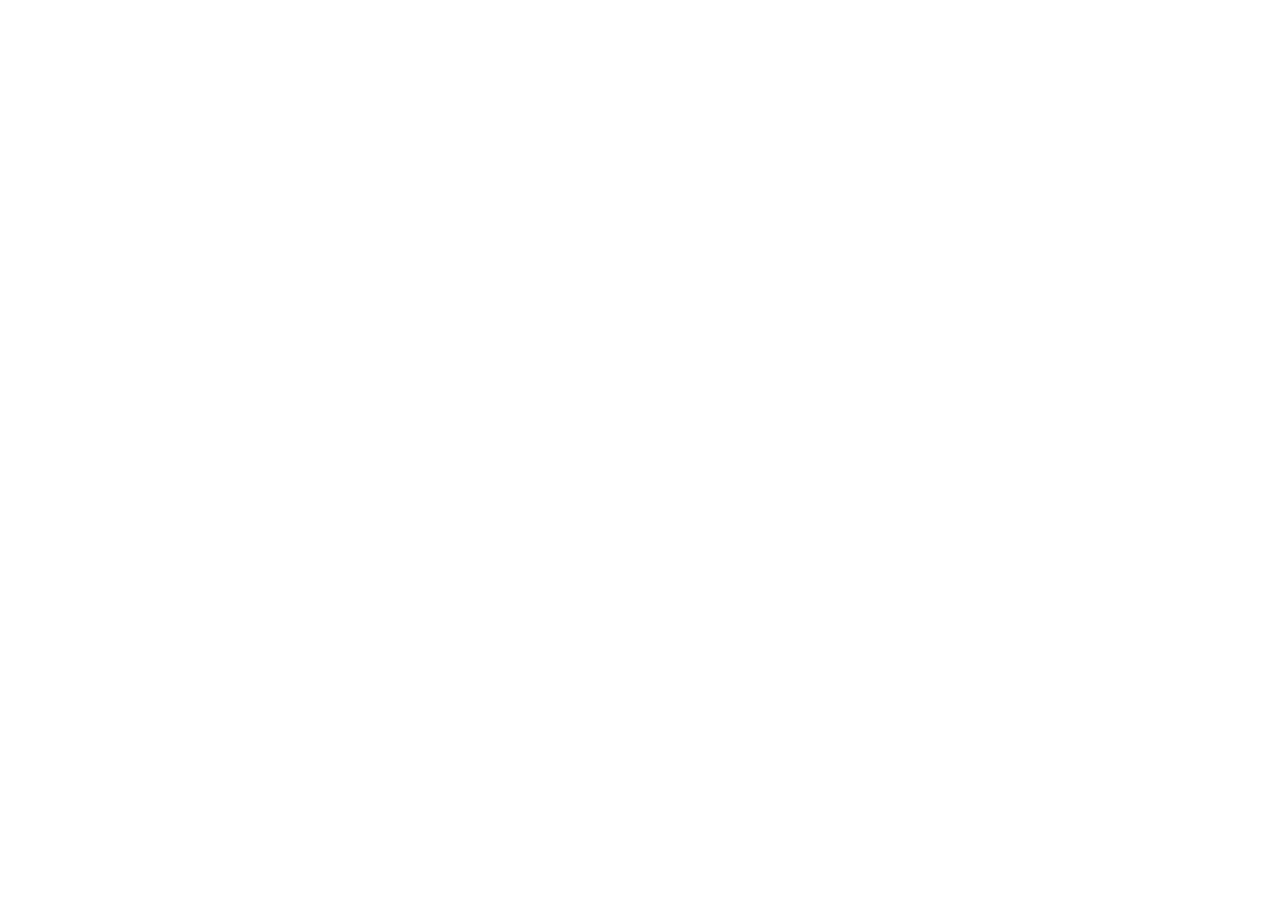
==== bookStore/index.html @ 2fcdec75 "learn" ====
<!DOCTYPE html>
<html lang="en">
  <head>
    <meta charset="UTF-8" />
    <meta http-equiv="X-UA-Compatible" content="IE=chrome" />
    <meta name="viewport" content="width=device-width, initial-scale=1.0" />
    <title>library</title>
    <link rel="stylesheet" href="style.css" />
  </head>
  <body></body>
</html>
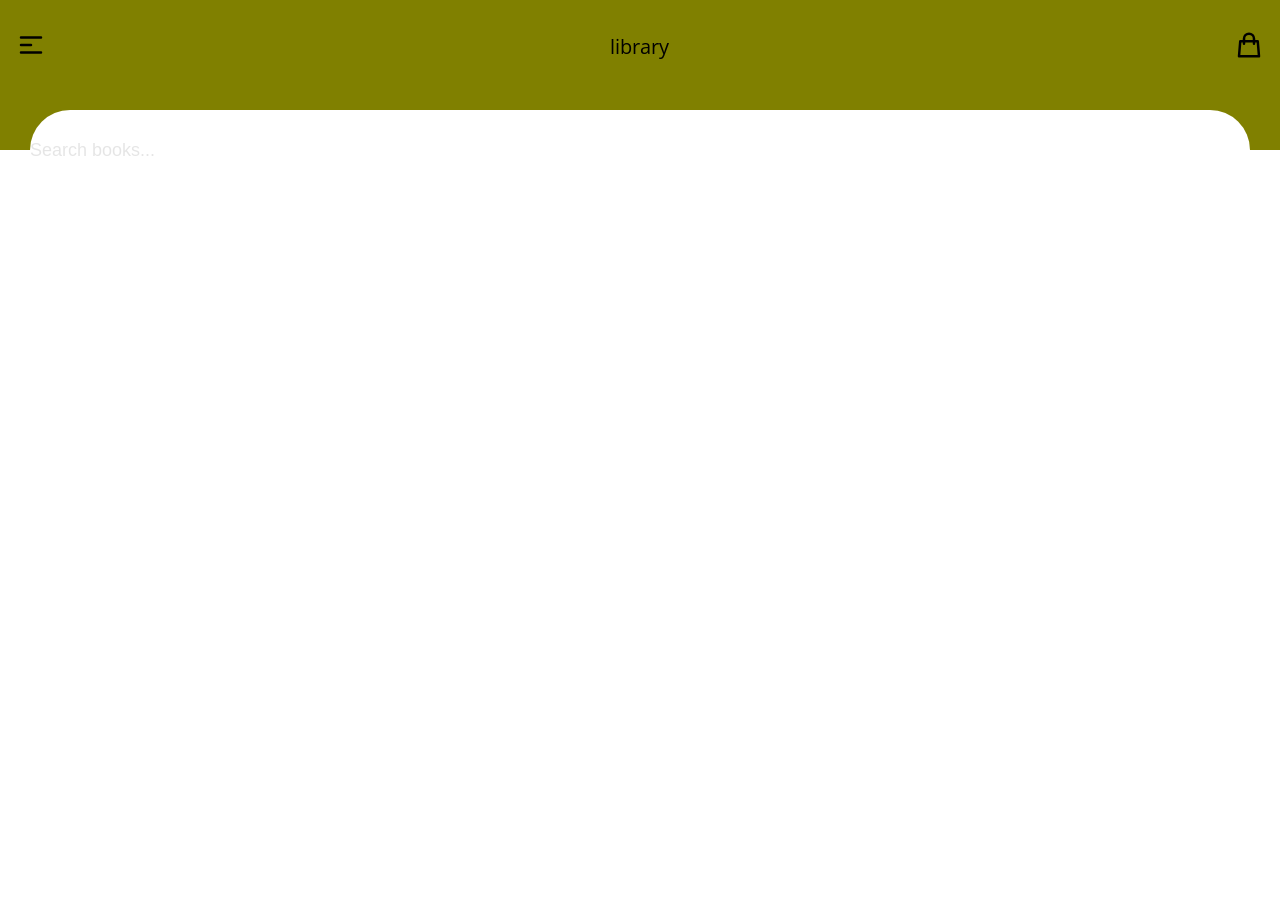
==== commit 53b93df9: "learning" ====
--- a/bookStore/index.html
+++ b/bookStore/index.html
@@ -7,5 +7,54 @@
     <title>library</title>
     <link rel="stylesheet" href="style.css" />
   </head>
-  <body></body>
+  <body>
+    <div class="menu-bar">
+      <div class="menu-bar__column">
+        <svg
+          width="30px"
+          height="30px"
+          class="w-6 h-6"
+          data-darkreader-inline-stroke=""
+          fill="none"
+          stroke="currentColor"
+          style="--darkreader-inline-stroke: currentColor"
+          viewBox="0 0 24 24"
+          xmlns="http://www.w3.org/2000/svg"
+        >
+          <path
+            stroke-linecap="round"
+            stroke-linejoin="round"
+            stroke-width="2"
+            d="M4 6h16M4 12h8m-8 6h16"
+          ></path>
+        </svg>
+      </div>
+      <div class="menu-bar__column">
+        <span>library</span>
+      </div>
+      <div class="menu-bar__column">
+        <svg
+          width="30px"
+          height="30px"
+          class="w-6 h-6"
+          data-darkreader-inline-stroke=""
+          fill="none"
+          stroke="currentColor"
+          style="--darkreader-inline-stroke: currentColor"
+          viewBox="0 0 24 24"
+          xmlns="http://www.w3.org/2000/svg"
+        >
+          <path
+            stroke-linecap="round"
+            stroke-linejoin="round"
+            stroke-width="2"
+            d="M16 11V7a4 4 0 00-8 0v4M5 9h14l1 12H4L5 9z"
+          ></path>
+        </svg>
+      </div>
+    </div>
+    <form class="search-form">
+      <input name="search-books" type="text" placeholder="Search books..." />
+    </form>
+  </body>
 </html>
--- a/bookStore/style.css
+++ b/bookStore/style.css
@@ -0,0 +1,61 @@
+@import url("https://fonts.googleapis.com/css2?family=Open+Sans:wght@400;600&display=swap");
+@import "reset.css";
+
+body {
+  font-family: "Open Sans", sans-serif;
+}
+
+.menu-bar {
+  display: flex;
+  justify-content: center;
+  padding: 30px 10px;
+  width: 100%;
+  height: 150px;
+  box-sizing: border-box;
+  background-color: olive;
+}
+
+.menu-bar__column {
+  width: 33%;
+}
+
+.menu-bar__column:first-child {
+  display: flex;
+  justify-content: flex-start;
+}
+
+.menu-bar__column:nth-child(2) {
+  display: flex;
+  justify-content: center;
+}
+
+.menu-bar__column:nth-child(2) span {
+  display: flex;
+  font-size: 20px;
+  padding: 7px;
+}
+
+.menu-bar__column:last-child {
+  display: flex;
+  justify-content: flex-end;
+}
+
+.search-form {
+  display: flex;
+  flex-direction: column;
+  position: relative;
+  bottom: 40px;
+  margin: 0px 30px;
+}
+
+.search-form input {
+  border: none;
+  height: 50px;
+  padding: 15px 0px;
+  font-size: 18px;
+  border-radius: 50px;
+}
+
+.search-form input::placeholder {
+  color: rgba(0, 0, 0, 0.1);
+}
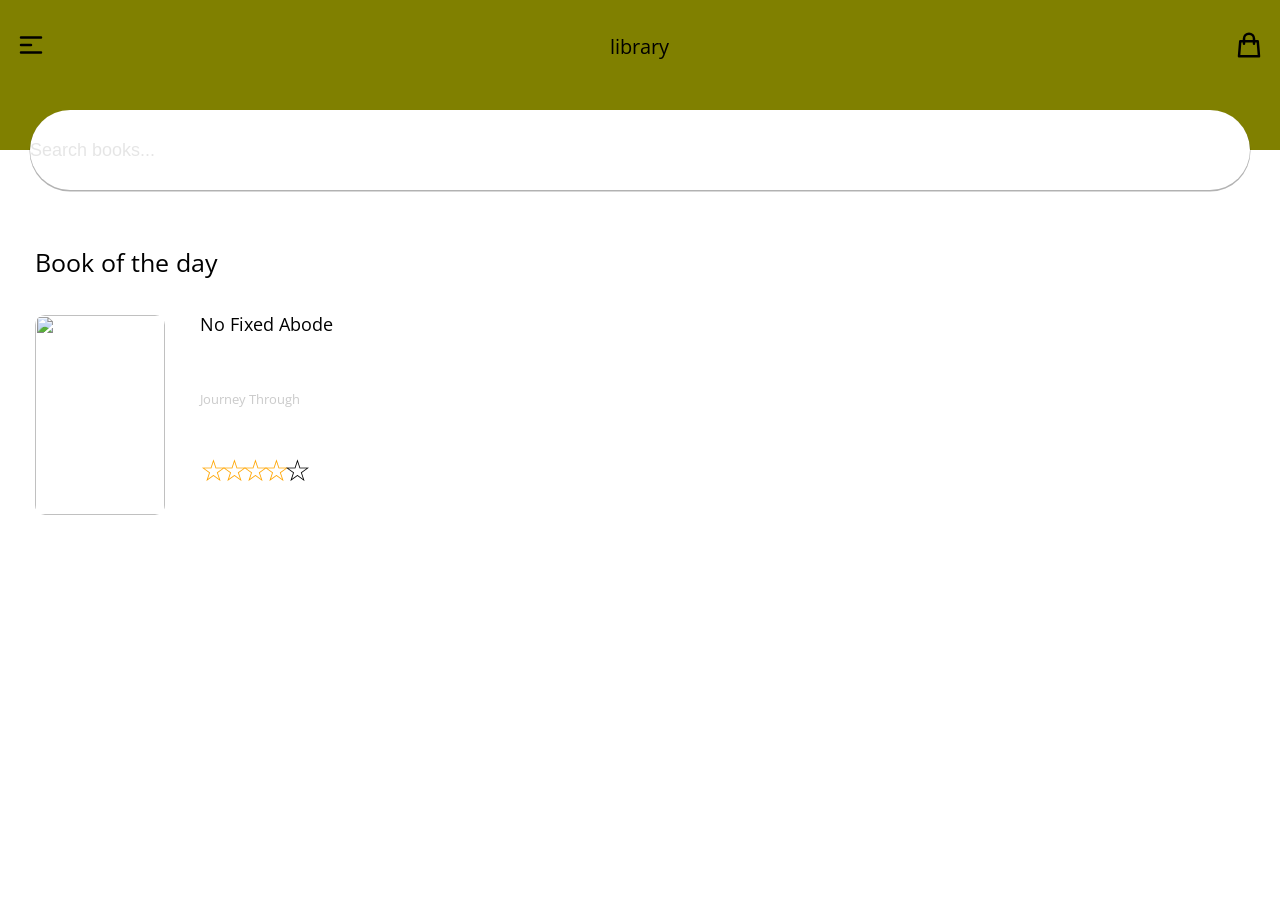
==== commit e69dcc99: "learn" ====
--- a/bookStore/index.html
+++ b/bookStore/index.html
@@ -56,5 +56,25 @@
     <form class="search-form">
       <input name="search-books" type="text" placeholder="Search books..." />
     </form>
+    <header class="library-header">Book of the day</header>
+    <div class="img-box">
+      <img
+        class="img1"
+        src="https://m.media-amazon.com/images/I/512eZ2k0z0L.jpg"
+      />
+      <div class="span-day">
+        <h1>No Fixed Abode</h1>
+        <h2>Journey Through</h2>
+        <div class="unable_star-rating">
+          <span>☆</span><span>☆</span><span>☆</span><span>☆</span><span>☆</span>
+        </div>
+
+        <div class="btn"></div>
+      </div>
+    </div>
+    <script
+      src="https://kit.fontawesome.com/6478f529f2.js"
+      crossorigin="anonymous"
+    ></script>
   </body>
 </html>
--- a/bookStore/style.css
+++ b/bookStore/style.css
@@ -54,8 +54,81 @@
   padding: 15px 0px;
   font-size: 18px;
   border-radius: 50px;
+  box-shadow: 0px 1px 0px 0.5px rgba(0, 0, 0, 0.3);
 }
 
 .search-form input::placeholder {
   color: rgba(0, 0, 0, 0.1);
 }
+
+.library-header {
+  margin: 90px 0px;
+  display: flex;
+  margin: 20px 35px;
+  font-size: 25px;
+  font-style: bold;
+}
+
+.img-box {
+  display: flex;
+}
+
+.img1 {
+  display: flex;
+  width: 130px;
+  height: 200px;
+  margin: 20px 35px;
+  border-radius: 10px;
+}
+
+.span-day {
+  display: flex;
+  flex-direction: column;
+  align-items: flex-start;
+  justify-content: space-between;
+  width: 270px;
+}
+
+.span-day > h1 {
+  margin-top: 20px;
+  font-size: 18px;
+}
+
+.span-day > h2 {
+  opacity: 0.2;
+  font-size: 13px;
+  margin-top: 10px;
+}
+
+.day__genre_biography {
+  box-sizing: content-box;
+  background-color: whitesmoke;
+}
+
+/******************** star-rating *********************/
+.unable_star-rating {
+  display: flex;
+
+  justify-content: flex-end;
+}
+
+.unable_star-rating span:nth-child(1) {
+  color: orange;
+}
+.unable_star-rating span:nth-child(2) {
+  color: orange;
+}
+.unable_star-rating span:nth-child(3) {
+  color: orange;
+}
+.unable_star-rating span:nth-child(4) {
+  color: orange;
+}
+
+.unable_star-rating > span {
+  display: inline-block;
+  position: relative;
+  width: 0.7em;
+  font-size: 30px;
+}
+/*****************************************************/
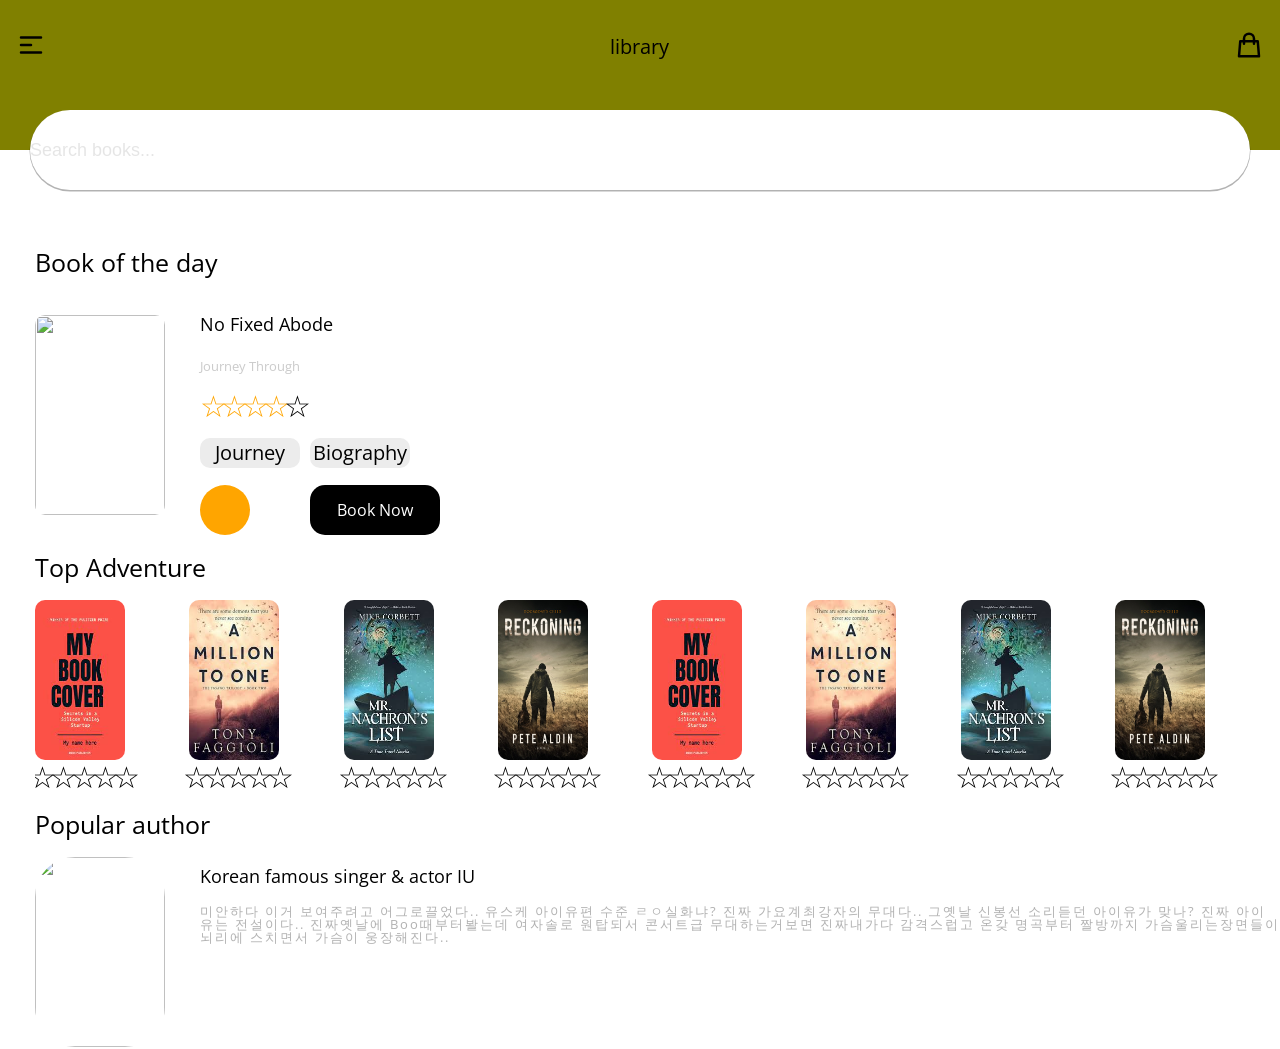
==== commit f7214fbc: "learn" ====
--- a/bookStore/index.html
+++ b/bookStore/index.html
@@ -57,19 +57,110 @@
       <input name="search-books" type="text" placeholder="Search books..." />
     </form>
     <header class="library-header">Book of the day</header>
-    <div class="img-box">
-      <img
-        class="img1"
-        src="https://m.media-amazon.com/images/I/512eZ2k0z0L.jpg"
-      />
-      <div class="span-day">
-        <h1>No Fixed Abode</h1>
-        <h2>Journey Through</h2>
-        <div class="unable_star-rating">
-          <span>☆</span><span>☆</span><span>☆</span><span>☆</span><span>☆</span>
+    <div class="section">
+      <div class="img-box">
+        <img
+          class="img1"
+          src="https://m.media-amazon.com/images/I/512eZ2k0z0L.jpg"
+        />
+        <div class="span-day">
+          <h1>No Fixed Abode</h1>
+          <h2>Journey Through</h2>
+          <div class="unable_star-rating">
+            <span>☆</span><span>☆</span><span>☆</span><span>☆</span
+            ><span>☆</span>
+          </div>
+          <div class="day__genre_biography">
+            <div class="tag">Journey</div>
+            <div class="tag">Biography</div>
+          </div>
+          <div class="bookmark_booknow">
+            <div class="bookmark">
+              <i class="fas fa-bookmark"></i>
+            </div>
+            <div class="booktag">Book Now</div>
+          </div>
         </div>
-
-        <div class="btn"></div>
+      </div>
+      <header class="library-header">Top Adventure</header>
+      <div class="top-adventure">
+        <div class="adventure-scroll">
+          <div class="book">
+            <img src="image/1.jpeg" />
+            <div class="star-rating">
+              <span>☆</span><span>☆</span><span>☆</span><span>☆</span
+              ><span>☆</span>
+            </div>
+          </div>
+          <div class="book">
+            <img src="image/2.jpeg" />
+            <div class="star-rating">
+              <span>☆</span><span>☆</span><span>☆</span><span>☆</span
+              ><span>☆</span>
+            </div>
+          </div>
+          <div class="book">
+            <img src="image/3.jpeg" />
+            <div class="star-rating">
+              <span>☆</span><span>☆</span><span>☆</span><span>☆</span
+              ><span>☆</span>
+            </div>
+          </div>
+          <div class="book">
+            <img src="image/4.jpeg" />
+            <div class="star-rating">
+              <span>☆</span><span>☆</span><span>☆</span><span>☆</span
+              ><span>☆</span>
+            </div>
+          </div>
+          <div class="book">
+            <img src="image/1.jpeg" />
+            <div class="star-rating">
+              <span>☆</span><span>☆</span><span>☆</span><span>☆</span
+              ><span>☆</span>
+            </div>
+          </div>
+          <div class="book">
+            <img src="image/2.jpeg" />
+            <div class="star-rating">
+              <span>☆</span><span>☆</span><span>☆</span><span>☆</span
+              ><span>☆</span>
+            </div>
+          </div>
+          <div class="book">
+            <img src="image/3.jpeg" />
+            <div class="star-rating">
+              <span>☆</span><span>☆</span><span>☆</span><span>☆</span
+              ><span>☆</span>
+            </div>
+          </div>
+          <div class="book">
+            <img src="image/4.jpeg" />
+            <div class="star-rating">
+              <span>☆</span><span>☆</span><span>☆</span><span>☆</span
+              ><span>☆</span>
+            </div>
+          </div>
+        </div>
+      </div>
+      <header class="library-header">Popular author</header>
+      <div class="author-section">
+        <div class="author-imgbox">
+          <img
+            src="https://search.pstatic.net/common/?src=http%3A%2F%2Fblogfiles.naver.net%2FMjAyMTAxMDNfMTcw%2FMDAxNjA5NjU0NzI0MDI0.cvo-gk0xnCebansTjAZZiMaKIaN5nL9W-7ZcQzxsoXAg.vW7oN_iMDYoE_vXpUvkGvkCtPGes98a68U1Y98ruXlMg.JPEG.loveme030822%2F5b146f6da0ac27687f0f405f148eb4d1.jpg&type=sc960_832"
+          />
+        </div>
+        <div class="autor-section2">
+          <div class="author-header">Korean famous singer & actor IU</div>
+          <div class="author-text">
+            미안하다 이거 보여주려고 어그로끌었다.. 유스케 아이유편 수준
+            ㄹㅇ실화냐? 진짜 가요계최강자의 무대다.. 그옛날 신봉선 소리듣던
+            아이유가 맞나? 진짜 아이유는 전설이다.. 진짜옛날에 Boo때부터봘는데
+            여자솔로 원탑되서 콘서트급 무대하는거보면 진짜내가다 감격스럽고 온갖
+            명곡부터 짤방까지 가슴울리는장면들이 뇌리에 스치면서 가슴이
+            웅장해진다..
+          </div>
+        </div>
       </div>
     </div>
     <script
--- a/bookStore/style.css
+++ b/bookStore/style.css
@@ -61,6 +61,11 @@
   color: rgba(0, 0, 0, 0.1);
 }
 
+.section {
+  display: flex;
+  flex-direction: column;
+}
+
 .library-header {
   margin: 90px 0px;
   display: flex;
@@ -101,10 +106,123 @@
 }
 
 .day__genre_biography {
-  box-sizing: content-box;
-  background-color: whitesmoke;
-}
-
+  display: flex;
+  align-items: center;
+}
+
+.tag {
+  display: flex;
+  justify-content: center;
+  align-items: center;
+  font-size: 20px;
+  width: 100px;
+  height: 30px;
+  border-radius: 10px;
+  background-color: #ececec;
+  margin-right: 10px;
+}
+
+.bookmark_booknow {
+  display: flex;
+  justify-content: space-between;
+  align-items: center;
+  width: 240px;
+}
+
+.bookmark {
+  background-color: orange;
+  width: 50px;
+  height: 50px;
+  border-radius: 30px;
+  display: flex;
+  align-items: center;
+  justify-content: center;
+}
+
+.booktag {
+  display: flex;
+  justify-content: center;
+  align-items: center;
+  border-radius: 15px;
+  width: 130px;
+  height: 50px;
+  background-color: black;
+  color: white;
+}
+
+.top-adventure {
+  display: flex;
+  flex-direction: column;
+  padding: 0px 35px;
+}
+
+.adventure-scroll {
+  display: flex;
+  justify-content: space-between;
+  overflow-x: scroll;
+}
+
+.adventure-scroll::-webkit-scrollbar {
+  height: 15px;
+}
+.adventure-scroll::-webkit-scrollbar-thumb {
+  background-color: var(--point-color);
+  background-clip: padding-box;
+  border: 2px solid transparent;
+  border-radius: 10px;
+}
+.adventure-scroll::-webkit-scrollbar-track {
+  background-color: var(--main-color);
+  border-radius: 10px;
+  box-shadow: inset 0px 0px 1px rgba(0, 0, 0, 0.5);
+}
+
+.book {
+  width: 90px;
+  margin-right: 40px;
+}
+
+.book > img {
+  width: 90px;
+  height: 160px;
+  border-radius: 10px;
+}
+
+.author-section {
+  display: flex;
+}
+
+.author-imgbox {
+  width: 130px;
+  height: 190px;
+  border-radius: 10px;
+  padding: 0px 35px;
+}
+
+.author-imgbox > img {
+  width: 130px;
+  height: 190px;
+  margin-right: 40px;
+  border-radius: 40px;
+}
+
+.author-section2 {
+  display: flex;
+  flex-direction: column;
+}
+
+.author-header {
+  margin-top: 10px;
+  font-size: 18px;
+}
+
+.author-text {
+  margin-top: 20px;
+  letter-spacing: 2px;
+  text-align: left;
+  opacity: 0.3;
+  font-size: 13px;
+}
 /******************** star-rating *********************/
 .unable_star-rating {
   display: flex;
@@ -131,4 +249,25 @@
   width: 0.7em;
   font-size: 30px;
 }
+
+.star-rating {
+  unicode-bidi: bidi-override;
+  direction: rtl;
+
+  display: flex;
+
+  justify-content: flex-end;
+}
+.star-rating > span {
+  display: inline-block;
+  position: relative;
+  width: 0.7em;
+  font-size: 30px;
+}
+.star-rating > span:hover:before,
+.star-rating > span:hover ~ span:before {
+  content: "\2605";
+  position: absolute;
+  color: orange;
+}
 /*****************************************************/
